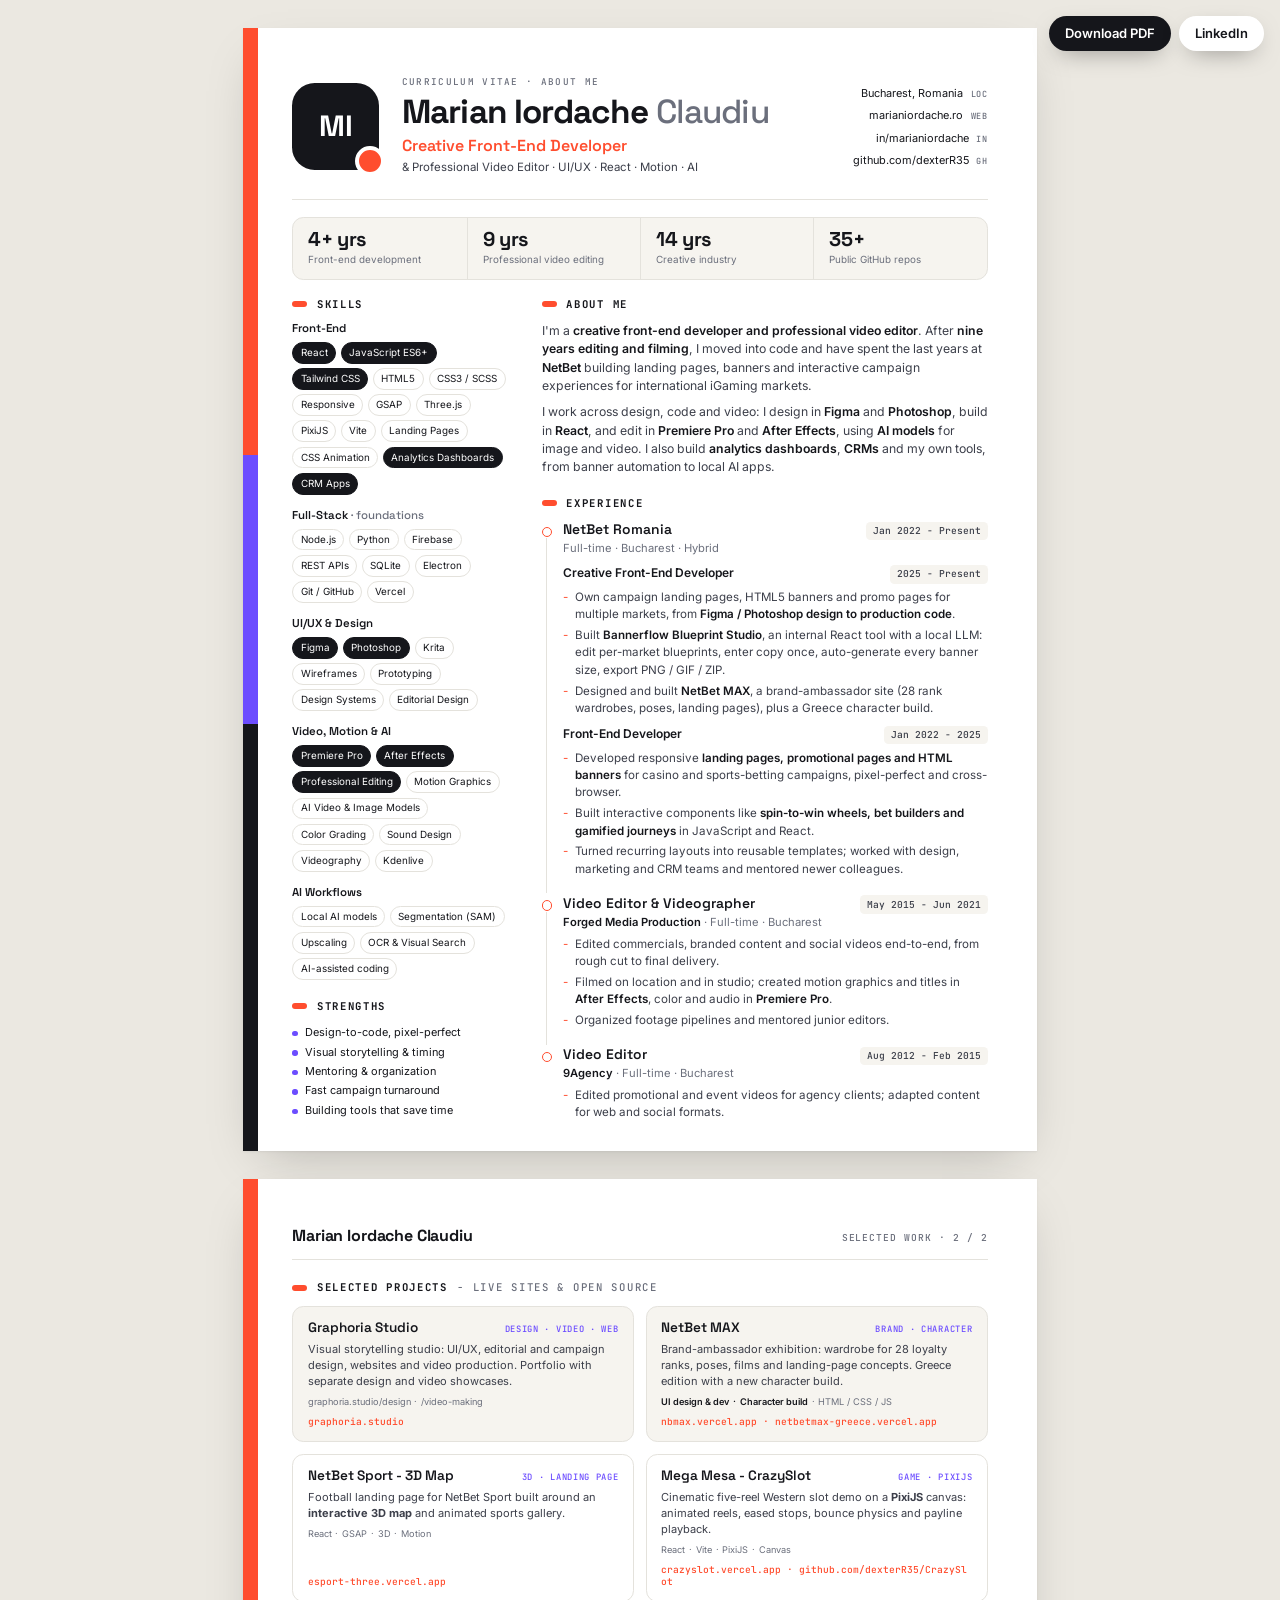
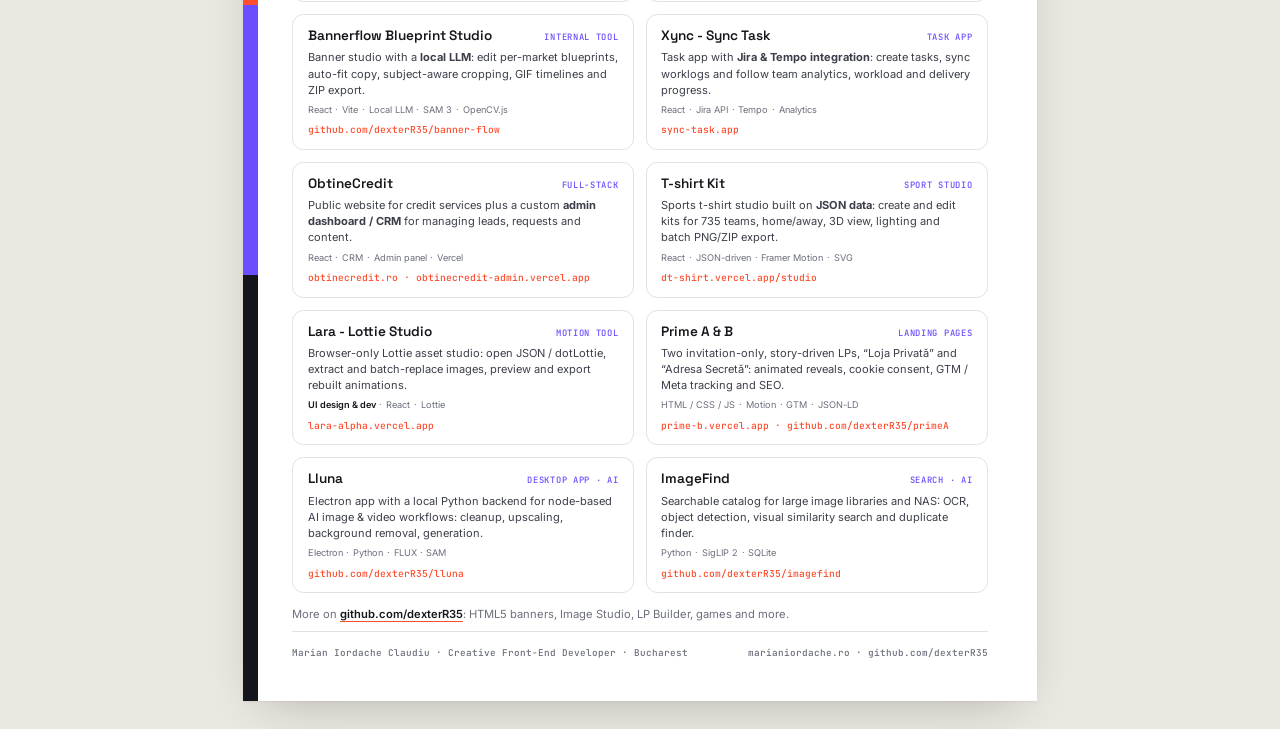
==== index.html @ 8b38c497 "first commit Co-Authored-By: Claude Opus 5.5 <noreply@anthropic.com>" ====
<!doctype html>
<html lang="en">
<head>
<meta charset="utf-8">
<meta name="viewport" content="width=device-width, initial-scale=1">
<title>Marian Iordache Claudiu - Creative Front-End Developer</title>
<meta name="description" content="CV & About me - Marian Iordache Claudiu, Creative Front-End Developer in Bucharest: UI/UX, React, landing pages, HTML5 banners, motion and video.">
<link rel="preconnect" href="https://fonts.googleapis.com">
<link rel="preconnect" href="https://fonts.gstatic.com" crossorigin>
<link href="https://fonts.googleapis.com/css2?family=Inter:wght@400;500;600;700&family=Space+Grotesk:wght@500;600;700&family=JetBrains+Mono:wght@500&display=swap" rel="stylesheet">
<style>
  :root {
    --ink: #15161b;
    --ink-2: #3c3f4a;
    --muted: #6b6f7c;
    --line: #e4e2dc;
    --paper: #ffffff;
    --desk: #ebe8e1;
    --soft: #f6f4ef;
    --accent: #ff4d2e;
    --accent-2: #6c4dff;
    --sans: "Inter", "Segoe UI", system-ui, -apple-system, sans-serif;
    --display: "Space Grotesk", "Inter", "Segoe UI", sans-serif;
    --mono: "JetBrains Mono", ui-monospace, Consolas, monospace;
  }

  * { box-sizing: border-box; }
  html { -webkit-print-color-adjust: exact; print-color-adjust: exact; }
  body {
    margin: 0;
    background: var(--desk);
    color: var(--ink);
    font: 400 9.4pt/1.5 var(--sans);
    -webkit-font-smoothing: antialiased;
  }
  a { color: inherit; text-decoration: none; }
  a:hover { color: var(--accent); }
  ul { margin: 0; padding: 0; list-style: none; }
  h1, h2, h3, p { margin: 0; }

  /* ---------- sheets ---------- */
  .page {
    position: relative;
    width: 210mm;
    height: 297mm;
    margin: 28px auto;
    padding: 13mm 13mm 11mm;
    background: var(--paper);
    box-shadow: 0 1px 2px rgba(0,0,0,.06), 0 18px 50px -20px rgba(0,0,0,.25);
    overflow: hidden;
    display: flex;
    flex-direction: column;
  }
  .page::before { /* accent stripe */
    content: "";
    position: absolute; left: 0; top: 0; bottom: 0;
    width: 4mm;
    background: linear-gradient(180deg, var(--accent) 0 38%, var(--accent-2) 38% 62%, var(--ink) 62%);
  }

  /* ---------- header ---------- */
  .hero {
    display: grid;
    grid-template-columns: auto 1fr auto;
    gap: 6mm;
    align-items: center;
    padding-bottom: 6mm;
    border-bottom: 1px solid var(--line);
  }
  .mono {
    width: 23mm; height: 23mm;
    border-radius: 6mm;
    background: var(--ink);
    color: #fff;
    display: grid; place-items: center;
    font: 700 22pt/1 var(--display);
    letter-spacing: -.02em;
    position: relative;
  }
  .mono::after {
    content: ""; position: absolute; right: -1.6mm; bottom: -1.6mm;
    width: 6mm; height: 6mm; border-radius: 50%;
    background: var(--accent); border: 1.2mm solid var(--paper);
  }
  .eyebrow {
    font: 500 7pt/1 var(--mono);
    letter-spacing: .14em; text-transform: uppercase;
    color: var(--muted);
    margin-bottom: 2.2mm;
  }
  h1 {
    font: 700 25pt/1 var(--display);
    letter-spacing: -.025em;
  }
  h1 span { color: var(--muted); font-weight: 500; }
  .role {
    margin-top: 2mm;
    font: 600 12pt/1.2 var(--display);
    color: var(--accent);
  }
  .sub { margin-top: 1.2mm; color: var(--ink-2); font-size: 8.6pt; }
  .contact { display: grid; gap: 1.6mm; font-size: 8.2pt; text-align: right; }
  .contact li { display: flex; justify-content: flex-end; gap: 2mm; align-items: baseline; }
  .contact b { font: 500 6.4pt/1 var(--mono); color: var(--muted); letter-spacing: .08em; }

  .stats {
    display: grid; grid-template-columns: repeat(4, 1fr);
    margin: 4.5mm 0 5mm;
    border: 1px solid var(--line); border-radius: 3mm;
    background: var(--soft);
  }
  .stats div { padding: 2.6mm 4mm; border-left: 1px solid var(--line); }
  .stats div:first-child { border-left: 0; }
  .stats strong { display: block; font: 700 15pt/1.1 var(--display); letter-spacing: -.02em; }
  .stats span { font-size: 7.4pt; color: var(--muted); }

  /* ---------- layout ---------- */
  .cols { display: grid; grid-template-columns: 58mm 1fr; gap: 8mm; flex: 1; min-height: 0; }

  .h2 {
    display: flex; align-items: center; gap: 2.5mm;
    font: 700 8pt/1 var(--mono);
    letter-spacing: .16em; text-transform: uppercase;
    margin-bottom: 3.4mm;
  }
  .h2::before { content: ""; width: 4mm; height: 1.6mm; border-radius: 1mm; background: var(--accent); }
  .h2 em { font-style: normal; color: var(--muted); font-weight: 500; }
  section + section { margin-top: 5.5mm; }

  /* sidebar */
  aside .group + .group { margin-top: 3.8mm; }
  aside h3 { font: 600 8.6pt/1.2 var(--display); margin-bottom: 1.6mm; }
  .chips { display: flex; flex-wrap: wrap; gap: 1.2mm; }
  .chips li {
    font-size: 7.4pt; line-height: 1;
    padding: 1.3mm 2mm;
    border: 1px solid var(--line); border-radius: 10mm;
    background: var(--paper);
  }
  .chips li.k { background: var(--ink); border-color: var(--ink); color: #fff; }
  .plain li { font-size: 8.2pt; padding-left: 3.4mm; position: relative; }
  .plain li + li { margin-top: .8mm; }
  .plain li::before { content: ""; position: absolute; left: 0; top: .62em; width: 1.4mm; height: 1.4mm; border-radius: 50%; background: var(--accent-2); }

  /* about */
  .about p { color: var(--ink-2); font-size: 9.2pt; }
  .about p + p { margin-top: 2mm; }
  .about strong { color: var(--ink); font-weight: 600; }

  /* experience timeline */
  .job { position: relative; padding-left: 5.5mm; }
  .job + .job { margin-top: 4.4mm; }
  .job::before { content: ""; position: absolute; left: 0; top: 1.5mm; width: 2.2mm; height: 2.2mm; border-radius: 50%; border: .5mm solid var(--accent); background: var(--paper); }
  .job::after { content: ""; position: absolute; left: 1.05mm; top: 4.6mm; bottom: -4mm; width: .3mm; background: var(--line); }
  .job:last-child::after { display: none; }
  .job-head { display: flex; justify-content: space-between; gap: 3mm; align-items: baseline; }
  .job h3 { font: 600 10.4pt/1.25 var(--display); }
  .job .co { font-size: 8.4pt; color: var(--muted); margin-top: .4mm; }
  .job .co b { color: var(--ink); font-weight: 600; }
  .when { font: 500 7.2pt/1 var(--mono); color: var(--ink-2); white-space: nowrap; background: var(--soft); padding: 1.2mm 1.8mm; border-radius: 1.2mm; }
  .role-line { display: flex; justify-content: space-between; align-items: baseline; gap: 3mm; margin-top: 2.2mm; }
  .role-line h4 { margin: 0; font: 600 9pt/1.2 var(--sans); }
  .bul { margin-top: 1.4mm; }
  .bul li { position: relative; padding-left: 3.4mm; font-size: 8.7pt; color: var(--ink-2); }
  .bul li + li { margin-top: .9mm; }
  .bul li::before { content: "-"; position: absolute; left: 0; color: var(--accent); }
  .bul strong { color: var(--ink); font-weight: 600; }

  /* ---------- page 2 ---------- */
  .mini-head {
    display: flex; justify-content: space-between; align-items: baseline;
    padding-bottom: 4mm; margin-bottom: 6mm;
    border-bottom: 1px solid var(--line);
  }
  .mini-head strong { font: 700 12pt/1 var(--display); letter-spacing: -.01em; }
  .mini-head span { font: 500 7.2pt/1 var(--mono); color: var(--muted); letter-spacing: .1em; text-transform: uppercase; }

  .projects { display: grid; grid-template-columns: 1fr 1fr; gap: 3.2mm; }
  .card {
    border: 1px solid var(--line); border-radius: 3mm;
    padding: 3.4mm 3.8mm 3.2mm;
    display: flex; flex-direction: column; gap: 1.4mm;
    background: var(--paper);
    transition: border-color .2s, transform .2s;
  }
  .card:hover { border-color: var(--accent); transform: translateY(-2px); }
  .card.feat { background: var(--soft); }
  .card-top { display: flex; justify-content: space-between; align-items: baseline; gap: 2mm; }
  .card h3 { font: 600 10.2pt/1.2 var(--display); }
  .card .type { font: 500 6.6pt/1 var(--mono); color: var(--accent-2); letter-spacing: .08em; text-transform: uppercase; white-space: nowrap; }
  .card p { font-size: 8.3pt; color: var(--ink-2); line-height: 1.45; }
  .card .url { font: 500 7.2pt/1.3 var(--mono); color: var(--accent); word-break: break-all; margin-top: auto; padding-top: .6mm; }
  .card .tags { display: flex; flex-wrap: wrap; gap: 1mm; }
  .card .tags li { font-size: 6.9pt; color: var(--muted); }
  .card .tags li + li::before { content: "·"; margin-right: 1mm; }
  .card .tags li.r { color: var(--ink); font-weight: 600; }

  .more { margin-top: 3.4mm; font-size: 8.4pt; color: var(--muted); }
  .more a { color: var(--ink); font-weight: 600; border-bottom: 1px solid var(--accent); }

  .foot {
    margin-top: auto;
    padding-top: 4mm;
    border-top: 1px solid var(--line);
    display: flex; justify-content: space-between; gap: 4mm;
    font: 500 7pt/1.3 var(--mono); color: var(--muted);
  }

  /* ---------- screen extras ---------- */
  .toolbar {
    position: fixed; top: 16px; right: 16px; z-index: 5;
    display: flex; gap: 8px;
  }
  .toolbar a {
    font: 600 13px/1 var(--sans);
    padding: 11px 16px; border-radius: 999px;
    background: var(--ink); color: #fff;
    box-shadow: 0 8px 24px -10px rgba(0,0,0,.5);
  }
  .toolbar a.alt { background: var(--paper); color: var(--ink); }
  .toolbar a:hover { background: var(--accent); color: #fff; }

  @media screen and (max-width: 840px) {
    body { font-size: 15px; }
    .page { width: auto; height: auto; margin: 0; padding: 72px 16px 32px 24px; box-shadow: none; overflow: visible; }
    .page + .page { border-top: 8px solid var(--desk); padding-top: 32px; }
    .page::before { width: 6px; }
    .hero { grid-template-columns: auto 1fr; gap: 16px; }
    .contact { grid-column: 1 / -1; text-align: left; }
    .contact li { justify-content: flex-start; }
    .mono { width: 64px; height: 64px; font-size: 24px; border-radius: 18px; }
    h1 { font-size: 30px; }
    .stats { grid-template-columns: repeat(2, 1fr); }
    .stats div:nth-child(3) { border-left: 0; }
    .stats div:nth-child(n+3) { border-top: 1px solid var(--line); }
    .cols, .projects { grid-template-columns: 1fr; }
    .job-head, .role-line { flex-direction: column; gap: 6px; }
    .foot { flex-direction: column; margin-top: 24px; }
  }

  @page { size: A4; margin: 0; }
  @media print {
    body { background: #fff; }
    .page { margin: 0; box-shadow: none; break-after: page; }
    .page:last-child { break-after: auto; }
    .toolbar { display: none; }
    .card:hover { transform: none; }
  }
</style>
</head>
<body>

<nav class="toolbar" aria-label="Download">
  <a href="Marian-Iordache-CV.pdf" download>Download PDF</a>
  <a class="alt" href="https://www.linkedin.com/in/marianiordache/" target="_blank" rel="noopener">LinkedIn</a>
</nav>

<!-- ======================= PAGE 1 ======================= -->
<article class="page">
  <header class="hero">
    <div class="mono" aria-hidden="true">MI</div>
    <div>
      <p class="eyebrow">Curriculum Vitae · About me</p>
      <h1>Marian Iordache <span>Claudiu</span></h1>
      <p class="role">Creative Front-End Developer</p>
      <p class="sub">&amp; Professional Video Editor · UI/UX · React · Motion · AI</p>
    </div>
    <ul class="contact">
      <li><span>Bucharest, Romania</span><b>LOC</b></li>
      <li><a href="https://www.marianiordache.ro" target="_blank" rel="noopener">marianiordache.ro</a><b>WEB</b></li>
      <li><a href="https://www.linkedin.com/in/marianiordache/" target="_blank" rel="noopener">in/marianiordache</a><b>IN</b></li>
      <li><a href="https://github.com/dexterR35" target="_blank" rel="noopener">github.com/dexterR35</a><b>GH</b></li>
      <!-- Add email / phone here, e.g.:
      <li><a href="mailto:you@example.com">you@example.com</a><b>MAIL</b></li>
      <li><a href="tel:+40700000000">+40 700 000 000</a><b>TEL</b></li> -->
    </ul>
  </header>

  <div class="stats">
    <div><strong>4+ yrs</strong><span>Front-end development</span></div>
    <div><strong>9 yrs</strong><span>Professional video editing</span></div>
    <div><strong>14 yrs</strong><span>Creative industry</span></div>
    <div><strong>35+</strong><span>Public GitHub repos</span></div>
  </div>

  <div class="cols">
    <aside>
      <section>
        <h2 class="h2">Skills</h2>

        <div class="group">
          <h3>Front-End</h3>
          <ul class="chips">
            <li class="k">React</li><li class="k">JavaScript ES6+</li><li class="k">Tailwind CSS</li>
            <li>HTML5</li><li>CSS3 / SCSS</li><li>Responsive</li><li>GSAP</li><li>Three.js</li><li>PixiJS</li>
            <li>Vite</li><li>Landing Pages</li><li>CSS Animation</li>
            <li class="k">Analytics Dashboards</li><li class="k">CRM Apps</li>
          </ul>
        </div>

        <div class="group">
          <h3>Full-Stack <em style="font-style:normal;color:var(--muted);font-weight:500">· foundations</em></h3>
          <ul class="chips">
            <li>Node.js</li><li>Python</li><li>Firebase</li><li>REST APIs</li>
            <li>SQLite</li><li>Electron</li><li>Git / GitHub</li><li>Vercel</li>
          </ul>
        </div>

        <div class="group">
          <h3>UI/UX &amp; Design</h3>
          <ul class="chips">
            <li class="k">Figma</li><li class="k">Photoshop</li><li>Krita</li>
            <li>Wireframes</li><li>Prototyping</li><li>Design Systems</li><li>Editorial Design</li>
          </ul>
        </div>

        <div class="group">
          <h3>Video, Motion &amp; AI</h3>
          <ul class="chips">
            <li class="k">Premiere Pro</li><li class="k">After Effects</li><li class="k">Professional Editing</li>
            <li>Motion Graphics</li><li>AI Video &amp; Image Models</li><li>Color Grading</li>
            <li>Sound Design</li><li>Videography</li><li>Kdenlive</li>
          </ul>
        </div>

        <div class="group">
          <h3>AI Workflows</h3>
          <ul class="chips">
            <li>Local AI models</li><li>Segmentation (SAM)</li><li>Upscaling</li>
            <li>OCR &amp; Visual Search</li><li>AI-assisted coding</li>
          </ul>
        </div>
      </section>

      <section>
        <h2 class="h2">Strengths</h2>
        <ul class="plain">
          <li>Design-to-code, pixel-perfect</li>
          <li>Visual storytelling &amp; timing</li>
          <li>Mentoring &amp; organization</li>
          <li>Fast campaign turnaround</li>
          <li>Building tools that save time</li>
        </ul>
      </section>
    </aside>

    <main>
      <section class="about">
        <h2 class="h2">About me</h2>
        <p>I'm a <strong>creative front-end developer and professional video editor</strong>. After <strong>nine years editing and filming</strong>, I moved into code and have spent the last years at <strong>NetBet</strong> building landing pages, banners and interactive campaign experiences for international iGaming markets.</p>
        <p>I work across design, code and video: I design in <strong>Figma</strong> and <strong>Photoshop</strong>, build in <strong>React</strong>, and edit in <strong>Premiere Pro</strong> and <strong>After Effects</strong>, using <strong>AI models</strong> for image and video. I also build <strong>analytics dashboards</strong>, <strong>CRMs</strong> and my own tools, from banner automation to local AI apps.</p>
      </section>

      <section>
        <h2 class="h2">Experience</h2>

        <div class="job">
          <div class="job-head">
            <div>
              <h3>NetBet Romania</h3>
              <p class="co">Full-time · Bucharest · Hybrid</p>
            </div>
            <span class="when">Jan 2022 - Present</span>
          </div>

          <div class="role-line">
            <h4>Creative Front-End Developer</h4>
            <span class="when">2025 - Present</span>
          </div>
          <ul class="bul">
            <li>Own campaign landing pages, HTML5 banners and promo pages for multiple markets, from <strong>Figma / Photoshop design to production code</strong>.</li>
            <li>Built <strong>Bannerflow Blueprint Studio</strong>, an internal React tool with a local LLM: edit per-market blueprints, enter copy once, auto-generate every banner size, export PNG / GIF / ZIP.</li>
            <li>Designed and built <strong>NetBet MAX</strong>, a brand-ambassador site (28 rank wardrobes, poses, landing pages), plus a Greece character build.</li>
          </ul>

          <div class="role-line">
            <h4>Front-End Developer</h4>
            <span class="when">Jan 2022 - 2025</span>
          </div>
          <ul class="bul">
            <li>Developed responsive <strong>landing pages, promotional pages and HTML banners</strong> for casino and sports-betting campaigns, pixel-perfect and cross-browser.</li>
            <li>Built interactive components like <strong>spin-to-win wheels, bet builders and gamified journeys</strong> in JavaScript and React.</li>
            <li>Turned recurring layouts into reusable templates; worked with design, marketing and CRM teams and mentored newer colleagues.</li>
          </ul>
        </div>

        <div class="job">
          <div class="job-head">
            <div>
              <h3>Video Editor &amp; Videographer</h3>
              <p class="co"><b>Forged Media Production</b> · Full-time · Bucharest</p>
            </div>
            <span class="when">May 2015 - Jun 2021</span>
          </div>
          <ul class="bul">
            <li>Edited commercials, branded content and social videos end-to-end, from rough cut to final delivery.</li>
            <li>Filmed on location and in studio; created motion graphics and titles in <strong>After Effects</strong>, color and audio in <strong>Premiere Pro</strong>.</li>
            <li>Organized footage pipelines and mentored junior editors.</li>
          </ul>
        </div>

        <div class="job">
          <div class="job-head">
            <div>
              <h3>Video Editor</h3>
              <p class="co"><b>9Agency</b> · Full-time · Bucharest</p>
            </div>
            <span class="when">Aug 2012 - Feb 2015</span>
          </div>
          <ul class="bul">
            <li>Edited promotional and event videos for agency clients; adapted content for web and social formats.</li>
          </ul>
        </div>
      </section>
    </main>
  </div>
</article>

<!-- ======================= PAGE 2 ======================= -->
<article class="page">
  <div class="mini-head">
    <strong>Marian Iordache Claudiu</strong>
    <span>Selected work · 2 / 2</span>
  </div>

  <section>
    <h2 class="h2">Selected Projects <em>- live sites &amp; open source</em></h2>
    <div class="projects">

      <a class="card feat" href="https://graphoria.studio/" target="_blank" rel="noopener">
        <div class="card-top"><h3>Graphoria Studio</h3><span class="type">Design · Video · Web</span></div>
        <p>Visual storytelling studio: UI/UX, editorial and campaign design, websites and video production. Portfolio with separate design and video showcases.</p>
        <ul class="tags"><li>graphoria.studio/design</li><li>/video-making</li></ul>
        <span class="url">graphoria.studio</span>
      </a>

      <a class="card feat" href="https://nbmax.vercel.app/" target="_blank" rel="noopener">
        <div class="card-top"><h3>NetBet MAX</h3><span class="type">Brand · Character</span></div>
        <p>Brand-ambassador exhibition: wardrobe for 28 loyalty ranks, poses, films and landing-page concepts. Greece edition with a new character build.</p>
        <ul class="tags"><li class="r">UI design &amp; dev</li><li class="r">Character build</li><li>HTML / CSS / JS</li></ul>
        <span class="url">nbmax.vercel.app · netbetmax-greece.vercel.app</span>
      </a>

      <a class="card" href="https://esport-three.vercel.app/" target="_blank" rel="noopener">
        <div class="card-top"><h3>NetBet Sport - 3D Map</h3><span class="type">3D · Landing Page</span></div>
        <p>Football landing page for NetBet Sport built around an <strong>interactive 3D map</strong> and animated sports gallery.</p>
        <ul class="tags"><li>React</li><li>GSAP</li><li>3D</li><li>Motion</li></ul>
        <span class="url">esport-three.vercel.app</span>
      </a>

      <a class="card" href="https://crazyslot.vercel.app/" target="_blank" rel="noopener">
        <div class="card-top"><h3>Mega Mesa - CrazySlot</h3><span class="type">Game · PixiJS</span></div>
        <p>Cinematic five-reel Western slot demo on a <strong>PixiJS</strong> canvas: animated reels, eased stops, bounce physics and payline playback.</p>
        <ul class="tags"><li>React</li><li>Vite</li><li>PixiJS</li><li>Canvas</li></ul>
        <span class="url">crazyslot.vercel.app · github.com/dexterR35/CrazySlot</span>
      </a>

      <a class="card" href="https://github.com/dexterR35/banner-flow" target="_blank" rel="noopener">
        <div class="card-top"><h3>Bannerflow Blueprint Studio</h3><span class="type">Internal Tool</span></div>
        <p>Banner studio with a <strong>local LLM</strong>: edit per-market blueprints, auto-fit copy, subject-aware cropping, GIF timelines and ZIP export.</p>
        <ul class="tags"><li>React</li><li>Vite</li><li>Local LLM</li><li>SAM 3</li><li>OpenCV.js</li></ul>
        <span class="url">github.com/dexterR35/banner-flow</span>
      </a>

      <a class="card" href="https://www.sync-task.app/" target="_blank" rel="noopener">
        <div class="card-top"><h3>Xync - Sync Task</h3><span class="type">Task App</span></div>
        <p>Task app with <strong>Jira &amp; Tempo integration</strong>: create tasks, sync worklogs and follow team analytics, workload and delivery progress.</p>
        <ul class="tags"><li>React</li><li>Jira API</li><li>Tempo</li><li>Analytics</li></ul>
        <span class="url">sync-task.app</span>
      </a>

      <a class="card" href="https://obtinecredit.ro/" target="_blank" rel="noopener">
        <div class="card-top"><h3>ObtineCredit</h3><span class="type">Full-Stack</span></div>
        <p>Public website for credit services plus a custom <strong>admin dashboard / CRM</strong> for managing leads, requests and content.</p>
        <ul class="tags"><li>React</li><li>CRM</li><li>Admin panel</li><li>Vercel</li></ul>
        <span class="url">obtinecredit.ro · obtinecredit-admin.vercel.app</span>
      </a>

      <a class="card" href="https://dt-shirt.vercel.app/studio" target="_blank" rel="noopener">
        <div class="card-top"><h3>T-shirt Kit</h3><span class="type">Sport Studio</span></div>
        <p>Sports t-shirt studio built on <strong>JSON data</strong>: create and edit kits for 735 teams, home/away, 3D view, lighting and batch PNG/ZIP export.</p>
        <ul class="tags"><li>React</li><li>JSON-driven</li><li>Framer Motion</li><li>SVG</li></ul>
        <span class="url">dt-shirt.vercel.app/studio</span>
      </a>

      <a class="card" href="https://lara-alpha.vercel.app/" target="_blank" rel="noopener">
        <div class="card-top"><h3>Lara - Lottie Studio</h3><span class="type">Motion Tool</span></div>
        <p>Browser-only Lottie asset studio: open JSON / dotLottie, extract and batch-replace images, preview and export rebuilt animations.</p>
        <ul class="tags"><li class="r">UI design &amp; dev</li><li>React</li><li>Lottie</li></ul>
        <span class="url">lara-alpha.vercel.app</span>
      </a>

      <a class="card" href="https://prime-b.vercel.app/" target="_blank" rel="noopener">
        <div class="card-top"><h3>Prime A &amp; B</h3><span class="type">Landing Pages</span></div>
        <p>Two invitation-only, story-driven LPs, “Loja Privată” and “Adresa Secretă”: animated reveals, cookie consent, GTM / Meta tracking and SEO.</p>
        <ul class="tags"><li>HTML / CSS / JS</li><li>Motion</li><li>GTM</li><li>JSON-LD</li></ul>
        <span class="url">prime-b.vercel.app · github.com/dexterR35/primeA</span>
      </a>

      <a class="card" href="https://github.com/dexterR35/lluna" target="_blank" rel="noopener">
        <div class="card-top"><h3>Lluna</h3><span class="type">Desktop App · AI</span></div>
        <p>Electron app with a local Python backend for node-based AI image &amp; video workflows: cleanup, upscaling, background removal, generation.</p>
        <ul class="tags"><li>Electron</li><li>Python</li><li>FLUX · SAM</li></ul>
        <span class="url">github.com/dexterR35/lluna</span>
      </a>

      <a class="card" href="https://github.com/dexterR35/imagefind" target="_blank" rel="noopener">
        <div class="card-top"><h3>ImageFind</h3><span class="type">Search · AI</span></div>
        <p>Searchable catalog for large image libraries and NAS: OCR, object detection, visual similarity search and duplicate finder.</p>
        <ul class="tags"><li>Python</li><li>SigLIP 2</li><li>SQLite</li></ul>
        <span class="url">github.com/dexterR35/imagefind</span>
      </a>

    </div>
    <p class="more">More on <a href="https://github.com/dexterR35" target="_blank" rel="noopener">github.com/dexterR35</a>: HTML5 banners, Image Studio, LP Builder, games and more.</p>
  </section>

  <footer class="foot">
    <span>Marian Iordache Claudiu · Creative Front-End Developer · Bucharest</span>
    <span>marianiordache.ro · github.com/dexterR35</span>
  </footer>
</article>

</body>
</html>
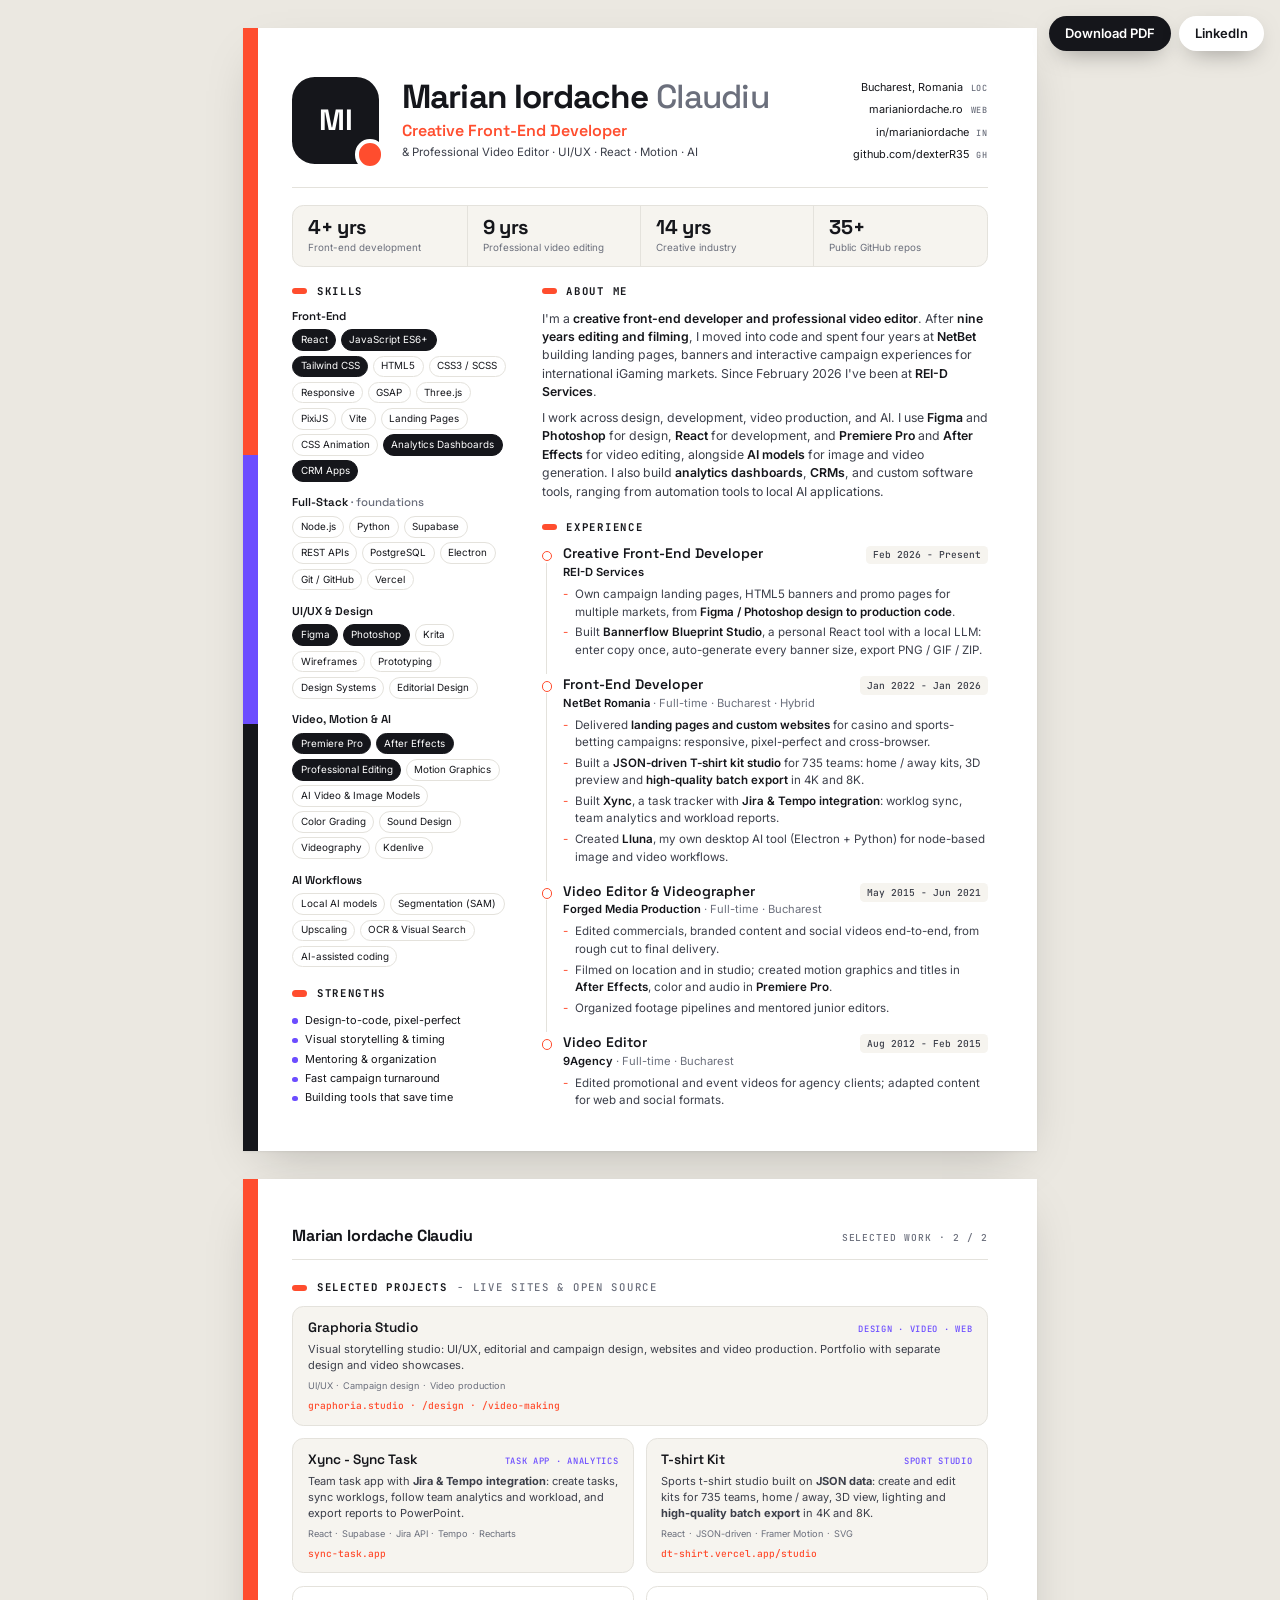
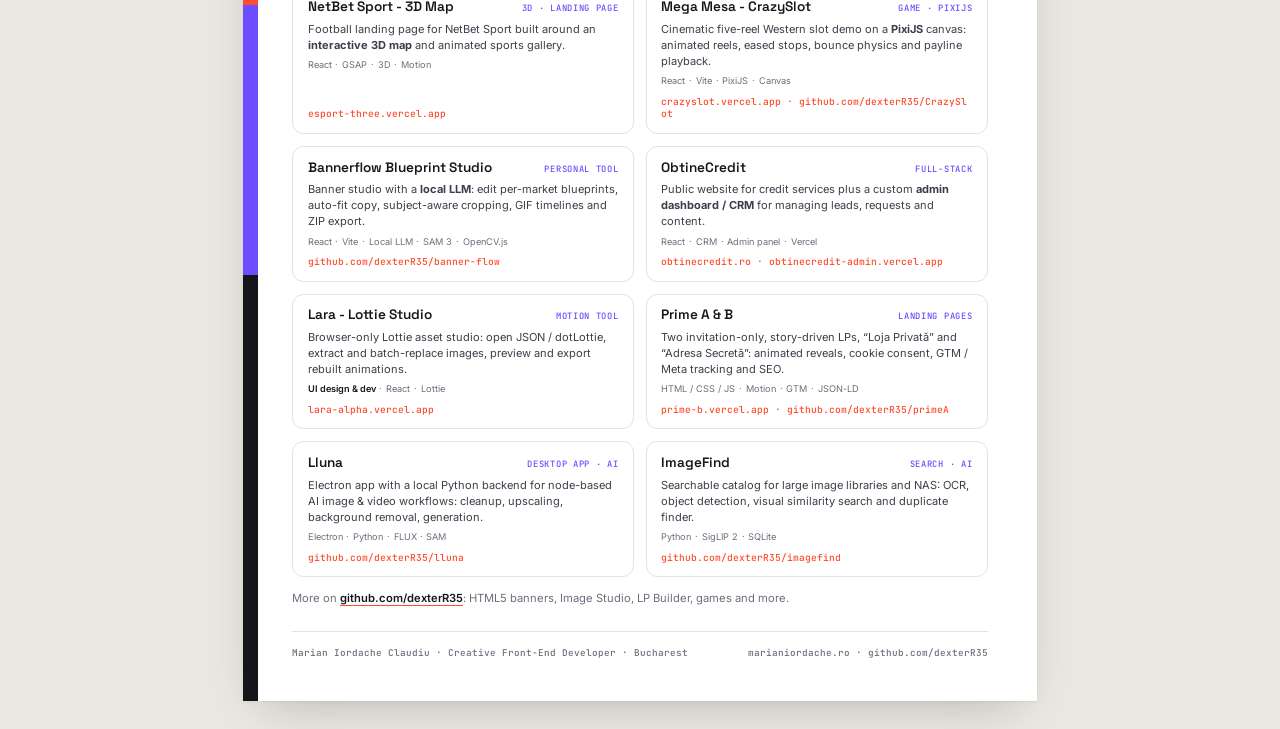
==== commit 42bf33e2: "Update CV page and PDF, add local preview config" ====
--- a/index.html
+++ b/index.html
@@ -185,6 +185,7 @@
   }
   .card:hover { border-color: var(--accent); transform: translateY(-2px); }
   .card.feat { background: var(--soft); }
+  .card.wide { grid-column: 1 / -1; }
   .card-top { display: flex; justify-content: space-between; align-items: baseline; gap: 2mm; }
   .card h3 { font: 600 10.2pt/1.2 var(--display); }
   .card .type { font: 500 6.6pt/1 var(--mono); color: var(--accent-2); letter-spacing: .08em; text-transform: uppercase; white-space: nowrap; }
@@ -260,7 +261,6 @@
   <header class="hero">
     <div class="mono" aria-hidden="true">MI</div>
     <div>
-      <p class="eyebrow">Curriculum Vitae · About me</p>
       <h1>Marian Iordache <span>Claudiu</span></h1>
       <p class="role">Creative Front-End Developer</p>
       <p class="sub">&amp; Professional Video Editor · UI/UX · React · Motion · AI</p>
@@ -301,8 +301,8 @@
         <div class="group">
           <h3>Full-Stack <em style="font-style:normal;color:var(--muted);font-weight:500">· foundations</em></h3>
           <ul class="chips">
-            <li>Node.js</li><li>Python</li><li>Firebase</li><li>REST APIs</li>
-            <li>SQLite</li><li>Electron</li><li>Git / GitHub</li><li>Vercel</li>
+            <li>Node.js</li><li>Python</li><li>Supabase</li><li>REST APIs</li>
+            <li>PostgreSQL</li><li>Electron</li><li>Git / GitHub</li><li>Vercel</li>
           </ul>
         </div>
 
@@ -347,8 +347,8 @@
     <main>
       <section class="about">
         <h2 class="h2">About me</h2>
-        <p>I'm a <strong>creative front-end developer and professional video editor</strong>. After <strong>nine years editing and filming</strong>, I moved into code and have spent the last years at <strong>NetBet</strong> building landing pages, banners and interactive campaign experiences for international iGaming markets.</p>
-        <p>I work across design, code and video: I design in <strong>Figma</strong> and <strong>Photoshop</strong>, build in <strong>React</strong>, and edit in <strong>Premiere Pro</strong> and <strong>After Effects</strong>, using <strong>AI models</strong> for image and video. I also build <strong>analytics dashboards</strong>, <strong>CRMs</strong> and my own tools, from banner automation to local AI apps.</p>
+        <p>I'm a <strong>creative front-end developer and professional video editor</strong>. After <strong>nine years editing and filming</strong>, I moved into code and spent four years at <strong>NetBet</strong> building landing pages, banners and interactive campaign experiences for international iGaming markets. Since February 2026 I've been at <strong>REI-D Services</strong>.</p>
+        <p>I work across design, development, video production, and AI. I use <strong>Figma</strong> and <strong>Photoshop</strong> for design, <strong>React</strong> for development, and <strong>Premiere Pro</strong> and <strong>After Effects</strong> for video editing, alongside <strong>AI models</strong> for image and video generation. I also build <strong>analytics dashboards</strong>, <strong>CRMs</strong>, and custom software tools, ranging from automation tools to local AI applications.</p>
       </section>
 
       <section>
@@ -357,30 +357,30 @@
         <div class="job">
           <div class="job-head">
             <div>
-              <h3>NetBet Romania</h3>
-              <p class="co">Full-time · Bucharest · Hybrid</p>
+              <h3>Creative Front-End Developer</h3>
+              <p class="co"><b>REI-D Services</b></p>
             </div>
-            <span class="when">Jan 2022 - Present</span>
-          </div>
-
-          <div class="role-line">
-            <h4>Creative Front-End Developer</h4>
-            <span class="when">2025 - Present</span>
+            <span class="when">Feb 2026 - Present</span>
           </div>
           <ul class="bul">
             <li>Own campaign landing pages, HTML5 banners and promo pages for multiple markets, from <strong>Figma / Photoshop design to production code</strong>.</li>
-            <li>Built <strong>Bannerflow Blueprint Studio</strong>, an internal React tool with a local LLM: edit per-market blueprints, enter copy once, auto-generate every banner size, export PNG / GIF / ZIP.</li>
-            <li>Designed and built <strong>NetBet MAX</strong>, a brand-ambassador site (28 rank wardrobes, poses, landing pages), plus a Greece character build.</li>
-          </ul>
-
-          <div class="role-line">
-            <h4>Front-End Developer</h4>
-            <span class="when">Jan 2022 - 2025</span>
+            <li>Built <strong>Bannerflow Blueprint Studio</strong>, a personal React tool with a local LLM: enter copy once, auto-generate every banner size, export PNG / GIF / ZIP.</li>
+          </ul>
+        </div>
+
+        <div class="job">
+          <div class="job-head">
+            <div>
+              <h3>Front-End Developer</h3>
+              <p class="co"><b>NetBet Romania</b> · Full-time · Bucharest · Hybrid</p>
+            </div>
+            <span class="when">Jan 2022 - Jan 2026</span>
           </div>
           <ul class="bul">
-            <li>Developed responsive <strong>landing pages, promotional pages and HTML banners</strong> for casino and sports-betting campaigns, pixel-perfect and cross-browser.</li>
-            <li>Built interactive components like <strong>spin-to-win wheels, bet builders and gamified journeys</strong> in JavaScript and React.</li>
-            <li>Turned recurring layouts into reusable templates; worked with design, marketing and CRM teams and mentored newer colleagues.</li>
+            <li>Delivered <strong>landing pages and custom websites</strong> for casino and sports-betting campaigns: responsive, pixel-perfect and cross-browser.</li>
+            <li>Built a <strong>JSON-driven T-shirt kit studio</strong> for 735 teams: home / away kits, 3D preview and <strong>high-quality batch export</strong> in 4K and 8K.</li>
+            <li>Built <strong>Xync</strong>, a task tracker with <strong>Jira &amp; Tempo integration</strong>: worklog sync, team analytics and workload reports.</li>
+            <li>Created <strong>Lluna</strong>, my own desktop AI tool (Electron + Python) for node-based image and video workflows.</li>
           </ul>
         </div>
 
@@ -427,18 +427,25 @@
     <h2 class="h2">Selected Projects <em>- live sites &amp; open source</em></h2>
     <div class="projects">
 
-      <a class="card feat" href="https://graphoria.studio/" target="_blank" rel="noopener">
-        <div class="card-top"><h3>Graphoria Studio</h3><span class="type">Design · Video · Web</span></div>
+      <div class="card feat wide">
+        <div class="card-top"><h3><a href="https://graphoria.studio/" target="_blank" rel="noopener">Graphoria Studio</a></h3><span class="type">Design · Video · Web</span></div>
         <p>Visual storytelling studio: UI/UX, editorial and campaign design, websites and video production. Portfolio with separate design and video showcases.</p>
-        <ul class="tags"><li>graphoria.studio/design</li><li>/video-making</li></ul>
-        <span class="url">graphoria.studio</span>
-      </a>
-
-      <a class="card feat" href="https://nbmax.vercel.app/" target="_blank" rel="noopener">
-        <div class="card-top"><h3>NetBet MAX</h3><span class="type">Brand · Character</span></div>
-        <p>Brand-ambassador exhibition: wardrobe for 28 loyalty ranks, poses, films and landing-page concepts. Greece edition with a new character build.</p>
-        <ul class="tags"><li class="r">UI design &amp; dev</li><li class="r">Character build</li><li>HTML / CSS / JS</li></ul>
-        <span class="url">nbmax.vercel.app · netbetmax-greece.vercel.app</span>
+        <ul class="tags"><li>UI/UX</li><li>Campaign design</li><li>Video production</li></ul>
+        <span class="url"><a href="https://graphoria.studio/" target="_blank" rel="noopener">graphoria.studio</a> · <a href="https://graphoria.studio/design" target="_blank" rel="noopener">/design</a> · <a href="https://graphoria.studio/video-making" target="_blank" rel="noopener">/video-making</a></span>
+      </div>
+
+      <a class="card feat" href="https://www.sync-task.app/" target="_blank" rel="noopener">
+        <div class="card-top"><h3>Xync - Sync Task</h3><span class="type">Task App · Analytics</span></div>
+        <p>Team task app with <strong>Jira &amp; Tempo integration</strong>: create tasks, sync worklogs, follow team analytics and workload, and export reports to PowerPoint.</p>
+        <ul class="tags"><li>React</li><li>Supabase</li><li>Jira API</li><li>Tempo</li><li>Recharts</li></ul>
+        <span class="url">sync-task.app</span>
+      </a>
+
+      <a class="card feat" href="https://dt-shirt.vercel.app/studio" target="_blank" rel="noopener">
+        <div class="card-top"><h3>T-shirt Kit</h3><span class="type">Sport Studio</span></div>
+        <p>Sports t-shirt studio built on <strong>JSON data</strong>: create and edit kits for 735 teams, home / away, 3D view, lighting and <strong>high-quality batch export</strong> in 4K and 8K.</p>
+        <ul class="tags"><li>React</li><li>JSON-driven</li><li>Framer Motion</li><li>SVG</li></ul>
+        <span class="url">dt-shirt.vercel.app/studio</span>
       </a>
 
       <a class="card" href="https://esport-three.vercel.app/" target="_blank" rel="noopener">
@@ -456,17 +463,10 @@
       </a>
 
       <a class="card" href="https://github.com/dexterR35/banner-flow" target="_blank" rel="noopener">
-        <div class="card-top"><h3>Bannerflow Blueprint Studio</h3><span class="type">Internal Tool</span></div>
+        <div class="card-top"><h3>Bannerflow Blueprint Studio</h3><span class="type">Personal Tool</span></div>
         <p>Banner studio with a <strong>local LLM</strong>: edit per-market blueprints, auto-fit copy, subject-aware cropping, GIF timelines and ZIP export.</p>
         <ul class="tags"><li>React</li><li>Vite</li><li>Local LLM</li><li>SAM 3</li><li>OpenCV.js</li></ul>
         <span class="url">github.com/dexterR35/banner-flow</span>
-      </a>
-
-      <a class="card" href="https://www.sync-task.app/" target="_blank" rel="noopener">
-        <div class="card-top"><h3>Xync - Sync Task</h3><span class="type">Task App</span></div>
-        <p>Task app with <strong>Jira &amp; Tempo integration</strong>: create tasks, sync worklogs and follow team analytics, workload and delivery progress.</p>
-        <ul class="tags"><li>React</li><li>Jira API</li><li>Tempo</li><li>Analytics</li></ul>
-        <span class="url">sync-task.app</span>
       </a>
 
       <a class="card" href="https://obtinecredit.ro/" target="_blank" rel="noopener">
@@ -476,13 +476,6 @@
         <span class="url">obtinecredit.ro · obtinecredit-admin.vercel.app</span>
       </a>
 
-      <a class="card" href="https://dt-shirt.vercel.app/studio" target="_blank" rel="noopener">
-        <div class="card-top"><h3>T-shirt Kit</h3><span class="type">Sport Studio</span></div>
-        <p>Sports t-shirt studio built on <strong>JSON data</strong>: create and edit kits for 735 teams, home/away, 3D view, lighting and batch PNG/ZIP export.</p>
-        <ul class="tags"><li>React</li><li>JSON-driven</li><li>Framer Motion</li><li>SVG</li></ul>
-        <span class="url">dt-shirt.vercel.app/studio</span>
-      </a>
-
       <a class="card" href="https://lara-alpha.vercel.app/" target="_blank" rel="noopener">
         <div class="card-top"><h3>Lara - Lottie Studio</h3><span class="type">Motion Tool</span></div>
         <p>Browser-only Lottie asset studio: open JSON / dotLottie, extract and batch-replace images, preview and export rebuilt animations.</p>
